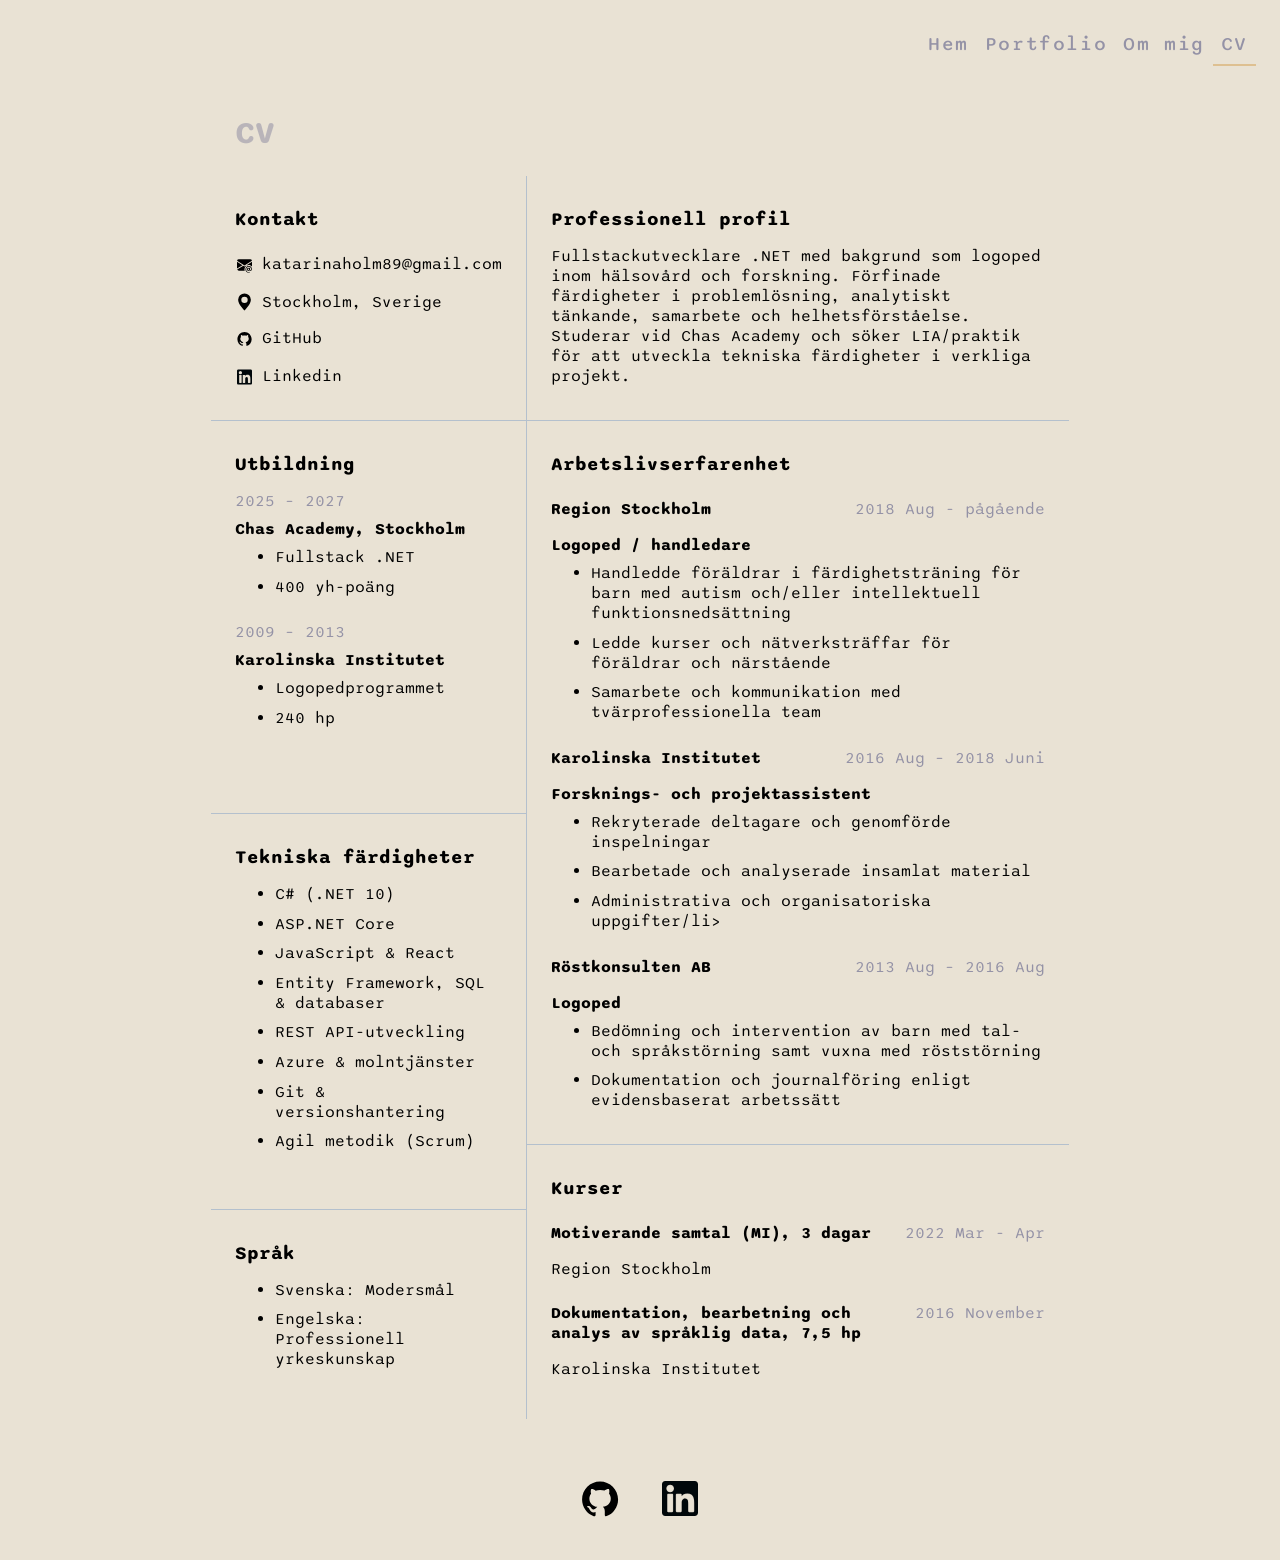
==== cv.html @ a5b7f4b0 "init project" ====
<!DOCTYPE html>
<html lang="en">
<head>
    <meta charset="UTF-8">
    <meta name="viewport" content="width=device-width, initial-scale=1.0">
    <link rel="stylesheet" href="style.css">
    <link rel="preconnect" href="https://fonts.googleapis.com">
    <link rel="preconnect" href="https://fonts.gstatic.com" crossorigin>
    <link href="https://fonts.googleapis.com/css2?family=Fredericka+the+Great&family=Sono:wght,MONO@200..800,1&display=swap" rel="stylesheet">
</head>
<body>
    <header>
        <nav>
            <a href="index.html">Hem</a>
            <a href="/portfolio.html">Portfolio</a>
            <a href="/omMig.html">Om mig</a>
            <a href="/cv.html" class="currentPage">CV</a>
        </nav>
        
    </header>
    <main>
        <div id="cv" class="container">
            <h2>CV</h2>
            <div class="cv">
                <div class="cv-item cv-kontakt">
                    <h3>Kontakt</h3>   
                    <div class="contact-flex-items">
                        <img class="cv-icon" src="/images/icons/envelope-at-fill.svg" alt="mail icon">
                        <a href="mailto:katarinaholm89@gmail.com">katarinaholm89@gmail.com</a>
                    </div>
                    <div class="contact-flex-items">
                        <img class="cv-icon map" src="/images/icons/geo-alt-fill.svg" alt="map needle icon">
                        <p>Stockholm, Sverige</p>
                    </div>
                    <div class="contact-flex-items">
                        <img class="cv-icon gitHub" src="/images/icons/GitHub_Invertocat_Black_Clearspace.svg" alt="github icon">
                        <a href="https://github.com/KatarinaHolm">GitHub</a>
                    </div>
                    <div class="contact-flex-items">
                        <img class="cv-icon"src="/images/icons/linkedin-svgrepo-com.svg" alt="linkedin icon">
                        <a href="https://linkedin.com/in/katarina-holm-14aa4a325">Linkedin</a>
                    </div>
                </div>

                <div class="cv-item cv-profil" >
                    <h3>Professionell profil</h3>
                    <p>Fullstackutvecklare .NET med bakgrund som logoped inom
                    hälsovård och forskning. Förfinade färdigheter i problemlösning,
                    analytiskt tänkande, samarbete och helhetsförståelse. Studerar vid Chas
                    Academy och söker LIA/praktik för att utveckla tekniska färdigheter i
                    verkliga projekt.</p>
                </div>

                <div class="cv-item cv-utbildning" >
                    <h3>Utbildning</h3>
                    <p class="years">2025 – 2027</p>
                    <h4>Chas Academy, Stockholm</h4>
                    <ul class="last-element">
                        <li>Fullstack .NET</li>
                        <li>400 yh-poäng</li>
                    </ul>

                    <p class="years">2009 – 2013</p>
                    <h4>Karolinska Institutet</h4>
                    <ul class="last-element">
                        <li>Logopedprogrammet</li>
                        <li>240 hp</li>
                    </ul>
                </div>

                <div class="cv-item cv-arbete" >
                    <h3>Arbetslivserfarenhet</h3>
                    <div class="flex-card">
                        <h4>Region Stockholm</h4>
                        <p class="years">2018 Aug  - pågående</p>
                    </div>
                    <h5>Logoped / handledare</h5>
                    <ul>
                        <li>Handledde föräldrar i färdighetsträning för barn med autism
                            och/eller intellektuell funktionsnedsättning</li>
                        <li>Ledde kurser och nätverksträffar för föräldrar och närstående</li>
                        <li>Samarbete och kommunikation med tvärprofessionella team</li>
                    </ul>

                    <div class="flex-card">
                        <h4>Karolinska Institutet</h4>
                        <p class="years">2016 Aug – 2018 Juni</p>
                    </div>
                    <h5>Forsknings- och projektassistent</h5>
                    <ul>
                        <li>Rekryterade deltagare och genomförde inspelningar</li>
                        <li>Bearbetade och analyserade insamlat material</li>
                        <li>Administrativa och organisatoriska uppgifter/li>
                    </ul>

                    <div class="flex-card">
                        <h4>Röstkonsulten AB</h4>
                        <p class="years">2013 Aug – 2016 Aug</p>
                    </div>
                    <h5>Logoped</h5>
                    <ul>
                        <li>Bedömning och intervention av barn med tal- och språkstörning
                            samt vuxna med röststörning</li>
                        <li>Dokumentation och journalföring enligt evidensbaserat arbetssätt</li>                
                    </ul>            
                </div>

                <div class="cv-item cv-teknik" >
                    <h3>Tekniska färdigheter</h3>            
                    <ul>
                        <li>C# (.NET 10)</li>
                        <li>ASP.NET Core</li>
                        <li> JavaScript & React</li>
                        <li>Entity Framework, SQL & databaser</li>
                        <li>REST API-utveckling</li>
                        <li>Azure & molntjänster</li>
                        <li>Git & versionshantering</li>
                        <li>Agil metodik (Scrum)</li>
                    </ul>            
                </div>

                <div class="cv-item cv-kurser" >
                    <h3>Kurser</h3>
                    <div class="flex-card">
                        <h4>Motiverande samtal (MI), 3 dagar</h4>
                        <p class="years">2022  Mar - Apr</p>
                    </div>
                    <p class="last-element">Region Stockholm</p>

                    <div class="flex-card">    
                        <h4>Dokumentation, bearbetning och analys av språklig data, 7,5 hp</h4>
                        <p class="years">2016 November</p>
                    </div>
                    <p class="last-element">Karolinska Institutet</p>
                </div>

                <div class="cv-item cv-språk last-element" >
                    <h3>Språk</h3>            
                    <ul>
                        <li>Svenska: Modersmål</li>
                        <li>Engelska: Professionell yrkeskunskap</li>               
                    </ul>            
                </div>
            </div>
        </div>
    </main>

    <footer>
        <div class="center">
        <a href="https://www.linkedin.com/in/katarina-holm-14aa4a325/"><img src="images/icons/GitHub_Invertocat_Black_Clearspace.svg" alt="GitHub logo"class="logo"></a>
        <a href="https://github.com/KatarinaHolm" ><img src="images/icons/linkedin-svgrepo-com.svg" alt="LinkedIn logo" class="logo in"></a>
        </div>
    </footer>
</body>
</html>
---- style.css ----
/* General CSS */
*{
    box-sizing: border-box;
    /* border: 1px solid red; */
    margin: 0;
}
body{
    background-color: #daceb593;
    font-family: "Sono", monospace;
    font-weight: 400;    
}

 h2{
    font-size: 2rem;
    margin: 1.5rem;
    color: #9492a691;
 }

 h3, h4, h5, p{
    margin: 0.5rem 0;
}

.container{
    width: 67%;
    margin: auto;
}

/* Navigation menu */
nav{
    display: flex;
    justify-content: flex-end;
    
    padding: 1.5rem;     
}

nav a{
    display: inline-block;
    color: #9492a6;
    font-size: 1.2rem;
    padding: 0.5rem; 
    text-decoration: none;
    font-weight: 500;    
    letter-spacing: 0.1rem;
    border-bottom: 2px solid transparent;
    transition: transform 0.4s ease;
}
   
nav a:hover{    
    transform: scale(1.1);    
}

nav a:active{    
    transform: scale(0.9);    
}

.currentPage{
    border-bottom: 2px solid transparent;
    transition: border-bottom 0.4s ease;
}

.currentPage{
    border-bottom: 2px solid #dec091;
}

/* Hero */
.hero{
    background-image: url("/images/hero.webp");
    height: 40rem;
    background-repeat: no-repeat;
    background-size: cover;    
    background-position: center;  
    
}

.hero .container{
    display: flex;
    flex-direction: column;
    height: 100%;
    justify-content: center;
}

h1{
    font-family: "Fredericka the Great", serif;
    font-size: 4rem;
    color: #75a5cf;
    text-shadow: 0.5rem 0.5rem 1rem #b49c86;
    letter-spacing: 0.3rem;
    padding: 1rem 0;  
    margin: 1.5rem;
    /* text-align: center;    */
 }

 .hero-h2{
    font-family: "Fredericka the Great", serif;
    font-size: 3rem;    
    text-shadow: 0.5rem 0.5rem 1rem #b4c0cd;
    letter-spacing: 0.3rem;
    padding: 1rem 0;    
    /* text-align: center;    */
 }


/* Portfolio */
.grid-portfolio{
    display: grid;
    grid-template-columns: repeat(auto-fit, minmax(330px, 1fr));
    gap: 2rem;
}

.project-image{
    border-width: 1rem 1rem 3rem 1rem;
    border-color: white;
    border-style: solid;    
    box-shadow: 0.3rem 0.3rem 1rem rgba(0, 0, 0, 0.2);
    border-radius: 0.1rem;
    display: block;
    width: 100%;   
    margin: 1.2rem auto;
}

.card, .grid-item, .cv-item {
    padding: 1.5rem;
}

.card{
    display: flex;
    flex-direction: column;
}

.card h4{    
    color: #9492a6;      
}

.btn{ 
    display: inline-block;   
    margin-top: 0.5rem;
    padding: 0.8rem;  
    border-radius: 0.2rem; 
    text-decoration: none; 
    color: black;
    background-color: #dec091;
    letter-spacing: 0.05rem;
    box-shadow: 0.2rem 0.2rem 1rem rgba(0, 0, 0, 0.2);
    align-self: flex-end;
    width: fit-content;
    transition: transform 0.4s ease;
}

.btn:hover{
    transform: scale(1.1);
    transition: transform 0.3s ease;
}

.btn:active{    
    transform: scale(0.9);    
}

/* Modal - Portfolio */
.modal{
    position: fixed;
    inset: 0;

    display: flex;
    justify-content: center;
    align-items: center;
    background-color: rgba(0, 0, 0, 0.8);

    visibility: hidden;
    opacity: 0;
}

.modal:target{
    visibility: visible;
    opacity: 1;
}

.modal-content{
    display: grid;
    grid-template-columns: 3fr 4fr;
    gap: 3rem;
    background-color:#dec091;
       
    width: min(900px, 90%);
    padding: 2rem;
    border-radius: 0.2rem;
    position: relative;  
    
    max-height: 90vh;
    overflow-y: auto;
}

.modal-content .project-image{
    align-self: center;
}

.modal-text{
    padding: 1rem;
    background-color: #daceb5;
    box-shadow: 0.3rem 0.3rem 1rem rgba(0, 0, 0, 0.2);
}

.modal-text h3{
    color: #5090cb;
}

.modal-close{
    position: absolute;
    top: 0;
    right: 0.5rem;
    text-decoration: none;
    font-size: 2rem;   
    color: #9492a6; 
}

/* CV */
.cv{    
    display: grid;
    grid-template-columns: 1fr 2fr;
    grid-template-rows: repeat(9, auto);
   
}

.flex-card{
    margin-top: 0.5rem ;
    display: flex;
    justify-content: space-between;
    align-items: flex-start;
}

.cv h3{
    margin-bottom: 1rem;
}

.cv h5{
    font-size: 1rem;
}

.cv li{    
    padding-bottom: 0.6rem;    
}

.years{
    color: #9492a6;    
}

.last-element{
    margin-bottom: 1rem;
}

.contact-flex-items{
    display: flex;
}

.contact-flex-items a, .contact-flex-items p{
    margin: 0.5rem 0;
    text-decoration: none;
    color: black;
}

.cv-icon{   
    width: 1.2rem;  
    padding: 2px;  
    margin-right: 0.5rem;  
}

.cv-kontakt a{
    transition: border-bottom 0.4s ease, scale 0.4s ease,;
    border-bottom: 2px solid transparent;
}

.cv-kontakt a:hover{
    border-bottom: 2px solid black;    
}

.cv-kontakt a:active{
    transform: scale(0.9);
}

.map{
    padding: 1px;
}

.gitHub{
    padding: 0;
}

/* CV-rutor */
.cv-kontakt{
    grid-row: 1 / 3;
    grid-column: 1 / 2;
    border-bottom: 1px solid #b4c0cd;
}

.cv-profil{
    grid-row: 1 / 3;
    grid-column: 2 / 3;
    border-bottom: 1px solid #b4c0cd;
    border-left: 1px solid #b4c0cd;
}

.cv-utbildning{
    grid-row: 3 / 6;
    grid-column: 1 / 2;
    border-bottom: 1px solid #b4c0cd;
}

.cv-arbete{
    grid-row: 3 / 8;
    grid-column: 2 / 3;
    border-bottom: 1px solid #b4c0cd;
    border-left: 1px solid #b4c0cd;
}

.cv-teknik{
    grid-row: 6 / 9;
    grid-column: 1 / 2;
    border-bottom: 1px solid #b4c0cd;
}

.cv-kurser{
    grid-row: 8 / 10;
    grid-column: 2 / 3;    
    border-left: 1px solid #b4c0cd;
}

.cv-kurser h4{    
    width: 67%;
}

.cv-språk{
    grid-row: 9/ 10;
    grid-column: 1 / 2;
}

/* Om mig */
.about-me{    
    display: grid;
    grid-template-columns: 2fr 3fr;
    
}

figure{
    justify-self: center;
    max-width: 250px;
    margin: 0;
}

.profile-image{
    border-radius: 50%;
    border: 5px double #5090cb;
    box-shadow:  3px 3px 2px rgba(0, 0, 0, 0.2);
    width: 100%;   
}


/* Footer */
.center{
    display: flex;
    margin: 1.5rem auto 0 auto;
    width: 67%;
    justify-content: center;
    align-items: center;
}

.logo{   
    width: 3rem;
    margin: 2rem 1rem;
    position: center;    
    transition: transform 0.4s ease;
}

.logo:hover{
    transform: scale(1.1);    
}

.logo:active{    
    transform: scale(0.9);    
}

.in{
    padding: 0.4rem
}


/* Storskärm */
@media (min-width: 1800px) {
   .container{
    width: 50%;    
} 
}

@media (max-width: 1024px){
nav{   
    margin-right: 0;    
}
.container{
    width: 85%;    
    } 

.flex-card{
     flex-direction: column;    
}

.years{
    margin:0;    
}

.cv-kurser h4{    
    width: 100%;
    }  

}


/* Mobil */
@media (max-width: 767px){
    .container{
    width: 85%;    
    } 
   
    .modal-content{
        grid-template-columns: 1fr;
        gap: 1rem;
    }

   
    .cv, .about-me{
        display: flex;
        flex-direction: column;        
    }

    .about-me{
        align-items: center;
    }

    .cv-kontakt, .cv-profil,.cv-utbildning, .cv-arbete, .cv-teknik, .cv-kurser{
        border-left: none;
        border-bottom: 1px solid #b4c0cd;
    }  
   
}

@media print {
    body {
    visibility: hidden;
    /* background-color: white; */
    }

    #cv, #portfolio, #about-me {
    visibility: visible;   
    position: absolute;
    left: 0;
    top: 0;
    height: inherit;  
    width: 100%;
    
    color: black;  
    font-family: Georgia, Times, serif; 
    }

    h2{
        font-size: 32pt;
    }

    p {  
        font-size: 12pt;    
    }

    /* om bara har github/linkedin utan länk på webbsida */
    /* .cv-kontakt a::after{
        content: ": (" attr(href) ")"
    } */  
}

/* @page {
    size: A4 portrait;
    margin: 2cm;
} */

/* CSS HEX
--#5090cb: #5090cb;
--#dec091: #dec091;
--#b4c0cd: #b4c0cd;
--#daceb5: #daceb5;
--#9492a6: #9492a6;
--#b49c86: #b49c86;
--#75a5cf: #75a5cf;
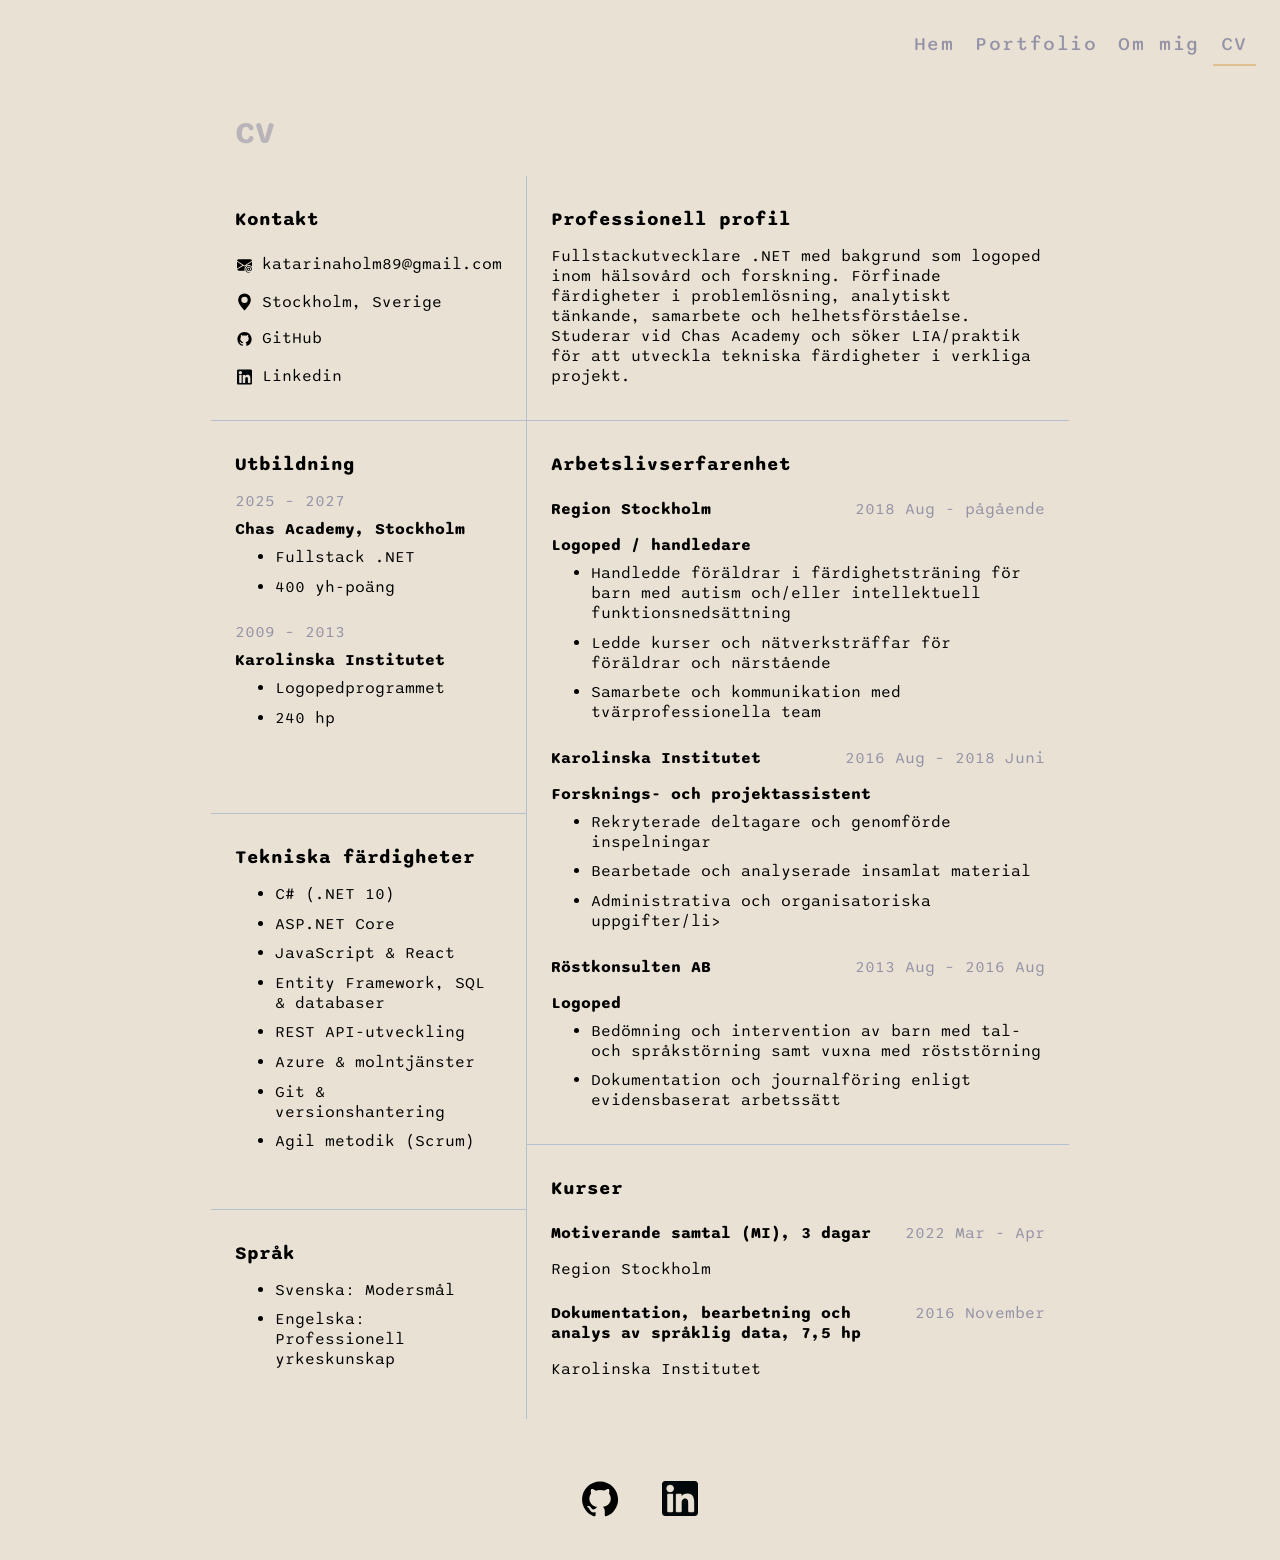
==== commit 14425516: "add eventlisterner to easteregg-close. fixed layout on modal for easter egg." ====
--- a/cv.html
+++ b/cv.html
@@ -7,6 +7,7 @@
     <link rel="preconnect" href="https://fonts.googleapis.com">
     <link rel="preconnect" href="https://fonts.gstatic.com" crossorigin>
     <link href="https://fonts.googleapis.com/css2?family=Fredericka+the+Great&family=Sono:wght,MONO@200..800,1&display=swap" rel="stylesheet">
+    <script src="script.js" defer></script>
 </head>
 <body>
     <header>
@@ -143,6 +144,15 @@
                 </div>
             </div>
         </div>
+
+        <!-- Easter egg -->
+        <div class="modal easteregg2">
+            <div class="easteregg2-content">
+                <h4>Why do Java developers wear glasses?</h4>
+                <p>Because they can’t C#.</p>
+                <a href="#" class="modal-close easteregg-close">&times;</a>                
+            </div>
+        </div>
     </main>
 
     <footer>
--- a/style.css
+++ b/style.css
@@ -29,7 +29,7 @@
 nav{
     display: flex;
     justify-content: flex-end;
-    
+    gap: 0.3rem;    
     padding: 1.5rem;     
 }
 
@@ -210,6 +210,7 @@
     text-decoration: none;
     font-size: 2rem;   
     color: #9492a6; 
+    transition: transform 0.4s ease;
 }
 
 /* CV */
@@ -472,6 +473,34 @@
     } */  
 }
 
+/* Easter eggs */
+.easter-egg1{
+    background-color: #5090cb;
+}
+
+/* Easter egg 2 */
+.easteregg2-show{
+    visibility: visible;
+    opacity: 1;
+}
+
+.easteregg2-content{
+    display: flex;
+    flex-direction: column;    
+    
+    background-color: #daceb5;
+       
+    width: min(350px, 85%);
+    padding: 2rem;
+    border-radius: 0.2rem;
+    position: relative;     
+}
+
+.easteregg2-content h4{
+    color:#5090cb;
+    font-size: 1.2rem;
+}
+
 /* @page {
     size: A4 portrait;
     margin: 2cm;
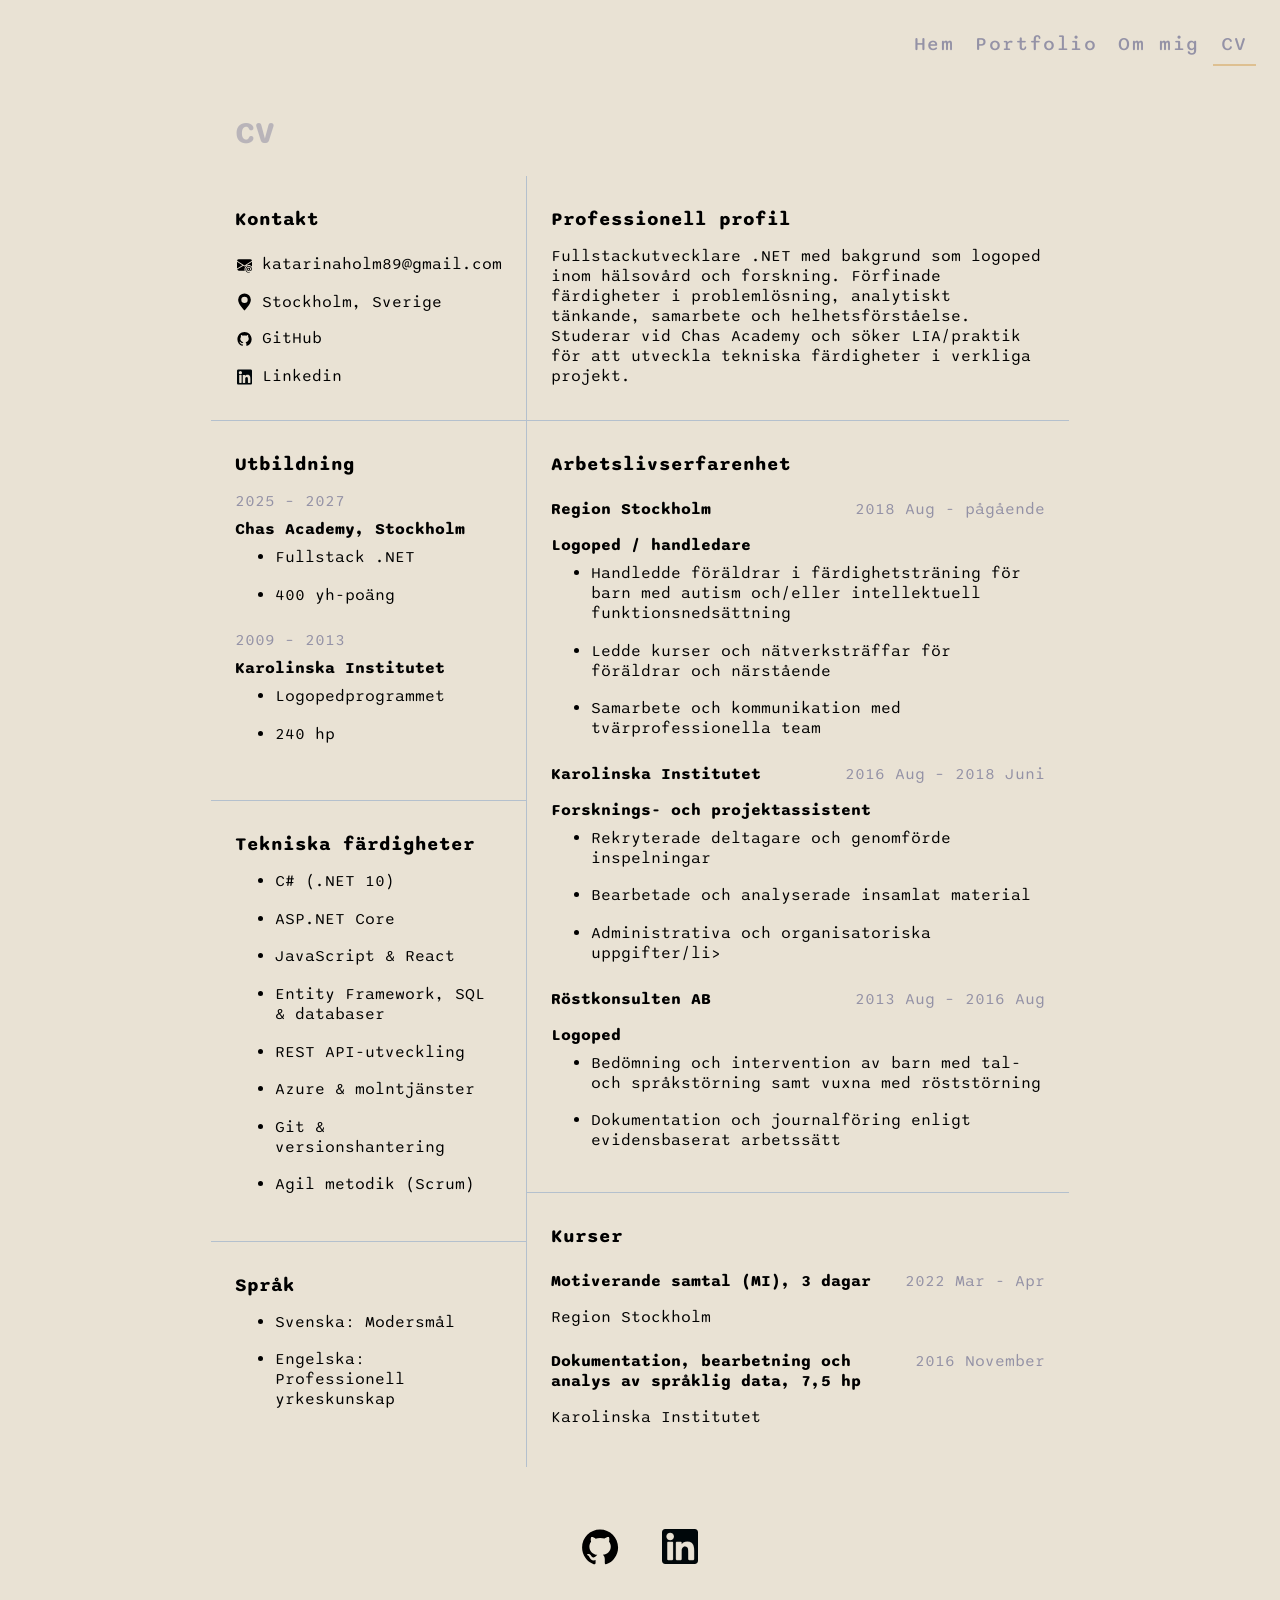
==== commit 2a3f12c4: "add class a-print in cv-kontakt. Add short-facts section in index. Change styling for print to avoid" ====
--- a/cv.html
+++ b/cv.html
@@ -35,11 +35,11 @@
                     </div>
                     <div class="contact-flex-items">
                         <img class="cv-icon gitHub" src="/images/icons/GitHub_Invertocat_Black_Clearspace.svg" alt="github icon">
-                        <a href="https://github.com/KatarinaHolm">GitHub</a>
+                        <a class="a-print" href="https://github.com/KatarinaHolm">GitHub</a>
                     </div>
                     <div class="contact-flex-items">
                         <img class="cv-icon"src="/images/icons/linkedin-svgrepo-com.svg" alt="linkedin icon">
-                        <a href="https://linkedin.com/in/katarina-holm-14aa4a325">Linkedin</a>
+                        <a class="a-print" href="https://linkedin.com/in/katarina-holm-14aa4a325">Linkedin</a>
                     </div>
                 </div>
 
--- a/style.css
+++ b/style.css
@@ -16,7 +16,7 @@
     color: #9492a691;
  }
 
- h3, h4, h5, p{
+ h3, h4, h5, p, li{
     margin: 0.5rem 0;
 }
 
@@ -44,13 +44,22 @@
     border-bottom: 2px solid transparent;
     transition: transform 0.4s ease;
 }
+
    
-nav a:hover{    
+nav a:hover, .btn:hover, .modal-close:hover{    
     transform: scale(1.1);    
 }
 
-nav a:active{    
+.modal-close:hover{    
+    transform: scale(1.2);    
+}
+
+nav a:active, .btn:active, .modal-close:active{    
     transform: scale(0.9);    
+}
+
+.modal-close:active{    
+    transform: scale(0.8);    
 }
 
 .currentPage{
@@ -87,7 +96,7 @@
     letter-spacing: 0.3rem;
     padding: 1rem 0;  
     margin: 1.5rem;
-    /* text-align: center;    */
+    
  }
 
  .hero-h2{
@@ -96,7 +105,7 @@
     text-shadow: 0.5rem 0.5rem 1rem #b4c0cd;
     letter-spacing: 0.3rem;
     padding: 1rem 0;    
-    /* text-align: center;    */
+    
  }
 
 
@@ -146,15 +155,6 @@
     transition: transform 0.4s ease;
 }
 
-.btn:hover{
-    transform: scale(1.1);
-    transition: transform 0.3s ease;
-}
-
-.btn:active{    
-    transform: scale(0.9);    
-}
-
 /* Modal - Portfolio */
 .modal{
     position: fixed;
@@ -180,8 +180,8 @@
     gap: 3rem;
     background-color:#dec091;
        
-    width: min(900px, 90%);
-    padding: 2rem;
+    width: min(950px, 90%);
+    padding: 3rem;
     border-radius: 0.2rem;
     position: relative;  
     
@@ -204,11 +204,13 @@
 }
 
 .modal-close{
+    display: inline-block;
     position: absolute;
     top: 0;
     right: 0.5rem;
     text-decoration: none;
-    font-size: 2rem;   
+    font-size: 2.5rem;   
+    padding: 0 0.2rem;
     color: #9492a6; 
     transition: transform 0.4s ease;
 }
@@ -334,10 +336,9 @@
 }
 
 /* Om mig */
-.about-me{    
+.about-me, .short-facts{    
     display: grid;
-    grid-template-columns: 2fr 3fr;
-    
+    grid-template-columns: 2fr 3fr;    
 }
 
 figure{
@@ -444,19 +445,30 @@
 @media print {
     body {
     visibility: hidden;
-    /* background-color: white; */
+    background-color: white;
+    color: black;  
+    font-family: Georgia, Times, serif; 
     }
 
     #cv, #portfolio, #about-me {
     visibility: visible;   
-    position: absolute;
-    left: 0;
+    position: static;
+    /* left: 0;
     top: 0;
-    height: inherit;  
-    width: 100%;
-    
-    color: black;  
-    font-family: Georgia, Times, serif; 
+    height: inherit;   */
+    width: 100%;   
+    }
+    .cv{
+        display: block;
+    }
+
+    .cv-item{
+        break-inside: avoid;
+       
+    }
+
+     .cv-utbildning{
+        break-after: always;
     }
 
     h2{
@@ -465,13 +477,14 @@
 
     p {  
         font-size: 12pt;    
-    }
+    }  
 
     /* om bara har github/linkedin utan länk på webbsida */
-    /* .cv-kontakt a::after{
-        content: ": (" attr(href) ")"
-    } */  
-}
+    .a-print::after{
+        content: ": " attr(href);
+    } 
+}
+
 
 /* Easter eggs */
 .easter-egg1{
@@ -490,15 +503,15 @@
     
     background-color: #daceb5;
        
-    width: min(350px, 85%);
-    padding: 2rem;
+    width: min(550px, 85%);
+    padding: 1.5rem;
     border-radius: 0.2rem;
     position: relative;     
 }
 
 .easteregg2-content h4{
     color:#5090cb;
-    font-size: 1.2rem;
+    font-size: 1.3rem;
 }
 
 /* @page {
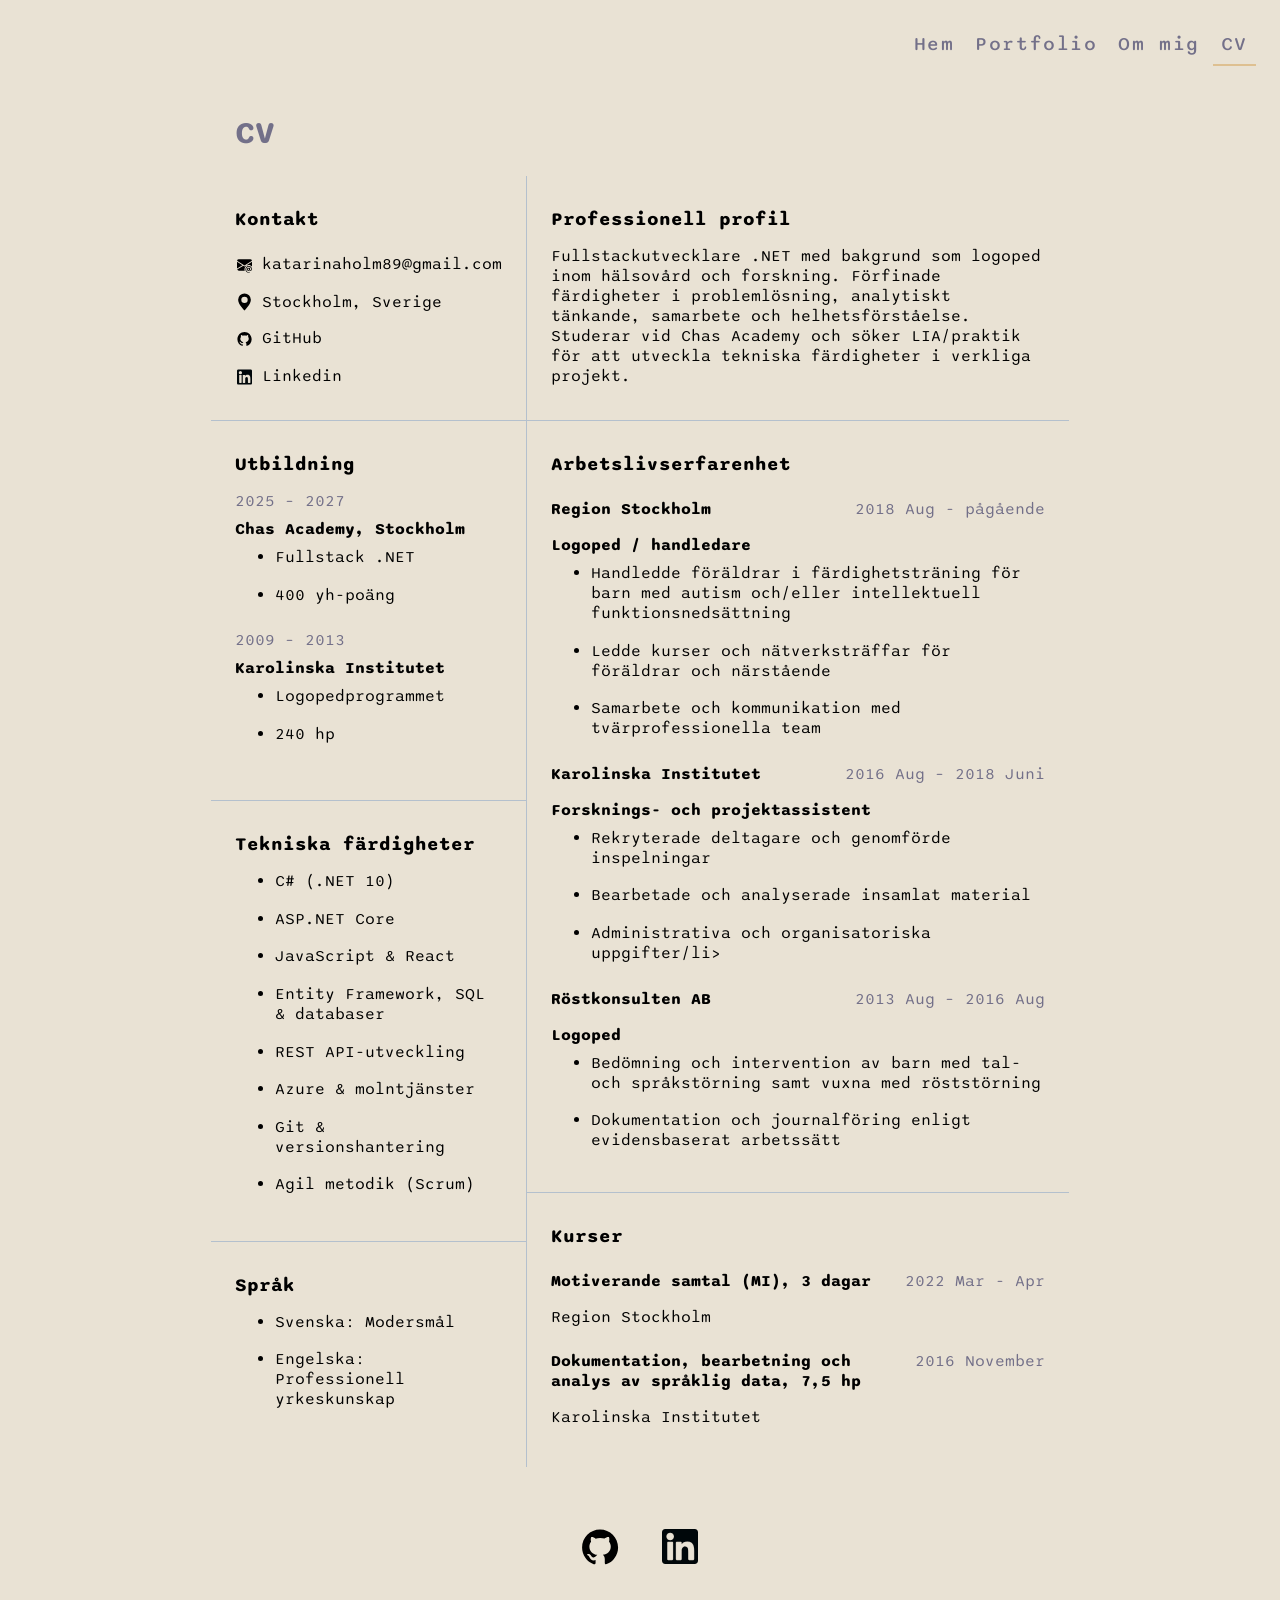
==== commit 1784b4f5: "Update LinkedIn links in cv.html" ====
--- a/cv.html
+++ b/cv.html
@@ -13,9 +13,9 @@
     <header>
         <nav>
             <a href="index.html">Hem</a>
-            <a href="/portfolio.html">Portfolio</a>
-            <a href="/omMig.html">Om mig</a>
-            <a href="/cv.html" class="currentPage">CV</a>
+            <a href="portfolio.html">Portfolio</a>
+            <a href="omMig.html">Om mig</a>
+            <a href="cv.html" class="currentPage">CV</a>
         </nav>
         
     </header>
@@ -26,20 +26,20 @@
                 <div class="cv-item cv-kontakt">
                     <h3>Kontakt</h3>   
                     <div class="contact-flex-items">
-                        <img class="cv-icon" src="/images/icons/envelope-at-fill.svg" alt="mail icon">
+                        <img class="cv-icon" src="images/icons/envelope-at-fill.svg" alt="mail icon">
                         <a href="mailto:katarinaholm89@gmail.com">katarinaholm89@gmail.com</a>
                     </div>
                     <div class="contact-flex-items">
-                        <img class="cv-icon map" src="/images/icons/geo-alt-fill.svg" alt="map needle icon">
+                        <img class="cv-icon map" src="images/icons/geo-alt-fill.svg" alt="map needle icon">
                         <p>Stockholm, Sverige</p>
                     </div>
                     <div class="contact-flex-items">
-                        <img class="cv-icon gitHub" src="/images/icons/GitHub_Invertocat_Black_Clearspace.svg" alt="github icon">
+                        <img class="cv-icon gitHub" src="images/icons/GitHub_Invertocat_Black_Clearspace.svg" alt="github icon">
                         <a class="a-print" href="https://github.com/KatarinaHolm">GitHub</a>
                     </div>
                     <div class="contact-flex-items">
-                        <img class="cv-icon"src="/images/icons/linkedin-svgrepo-com.svg" alt="linkedin icon">
-                        <a class="a-print" href="https://linkedin.com/in/katarina-holm-14aa4a325">Linkedin</a>
+                        <img class="cv-icon"src="images/icons/linkedin-svgrepo-com.svg" alt="linkedin icon">
+                        <a class="a-print" href="https://linkedin.com/in/katarina-holm">Linkedin</a>
                     </div>
                 </div>
 
@@ -157,9 +157,9 @@
 
     <footer>
         <div class="center">
-        <a href="https://www.linkedin.com/in/katarina-holm-14aa4a325/"><img src="images/icons/GitHub_Invertocat_Black_Clearspace.svg" alt="GitHub logo"class="logo"></a>
+        <a href="https://www.linkedin.com/in/katarina-holm/"><img src="images/icons/GitHub_Invertocat_Black_Clearspace.svg" alt="GitHub logo"class="logo"></a>
         <a href="https://github.com/KatarinaHolm" ><img src="images/icons/linkedin-svgrepo-com.svg" alt="LinkedIn logo" class="logo in"></a>
         </div>
     </footer>
 </body>
-</html>+</html>
--- a/style.css
+++ b/style.css
@@ -13,7 +13,7 @@
  h2{
     font-size: 2rem;
     margin: 1.5rem;
-    color: #9492a691;
+    color: #737089;
  }
 
  h3, h4, h5, p, li{
@@ -35,7 +35,7 @@
 
 nav a{
     display: inline-block;
-    color: #9492a6;
+    color: #737089;
     font-size: 1.2rem;
     padding: 0.5rem; 
     text-decoration: none;
@@ -73,7 +73,7 @@
 
 /* Hero */
 .hero{
-    background-image: url("/images/hero.webp");
+    background-image: url("images/hero.webp");
     height: 40rem;
     background-repeat: no-repeat;
     background-size: cover;    
@@ -137,7 +137,7 @@
 }
 
 .card h4{    
-    color: #9492a6;      
+    color: #737089;      
 }
 
 .btn{ 
@@ -211,7 +211,7 @@
     text-decoration: none;
     font-size: 2.5rem;   
     padding: 0 0.2rem;
-    color: #9492a6; 
+    color: #737089; 
     transition: transform 0.4s ease;
 }
 
@@ -243,7 +243,7 @@
 }
 
 .years{
-    color: #9492a6;    
+    color: #737089;    
 }
 
 .last-element{
@@ -426,7 +426,7 @@
     }
 
    
-    .cv, .about-me{
+    .cv, .about-me, .short-facts{
         display: flex;
         flex-direction: column;        
     }
@@ -488,7 +488,7 @@
 
 /* Easter eggs */
 .easter-egg1{
-    background-color: #5090cb;
+    background-color: #B6D1E7;
 }
 
 /* Easter egg 2 */
@@ -514,10 +514,10 @@
     font-size: 1.3rem;
 }
 
-/* @page {
+@page {
     size: A4 portrait;
     margin: 2cm;
-} */
+}
 
 /* CSS HEX
 --#5090cb: #5090cb;
